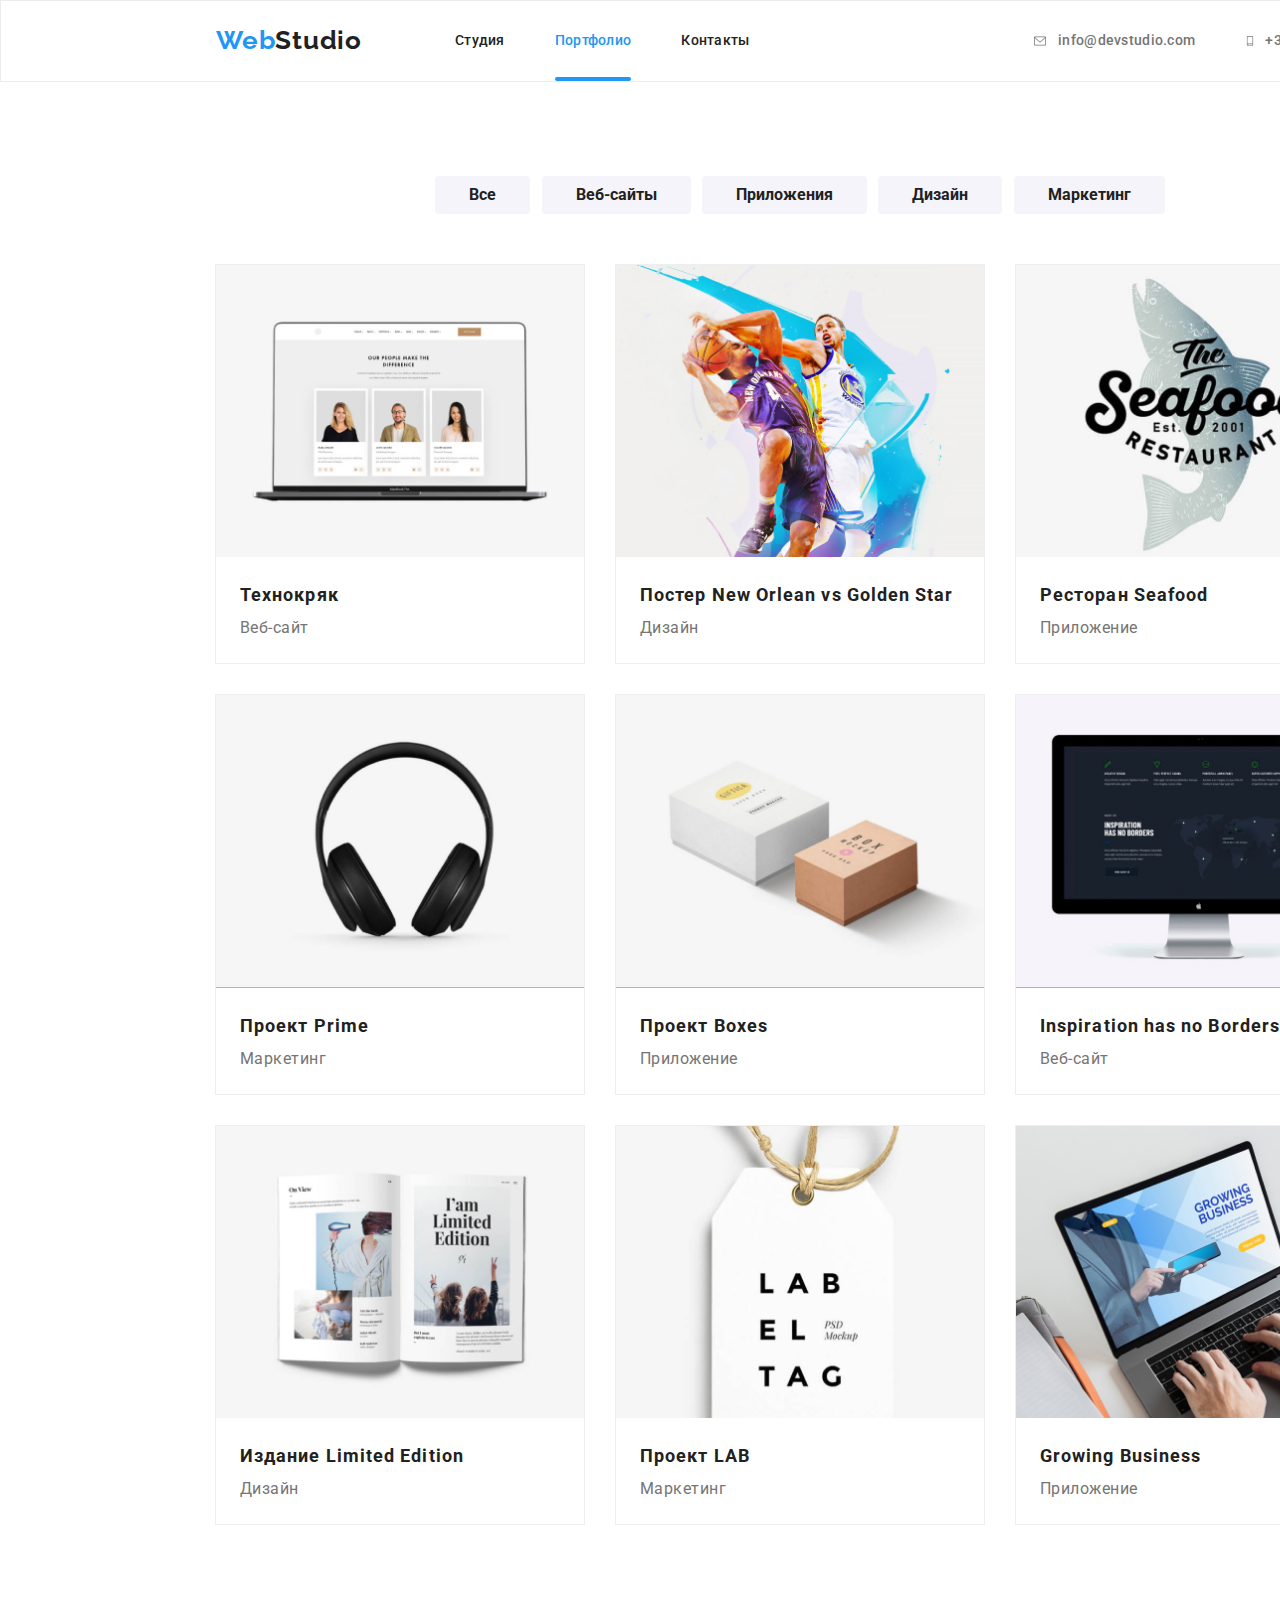
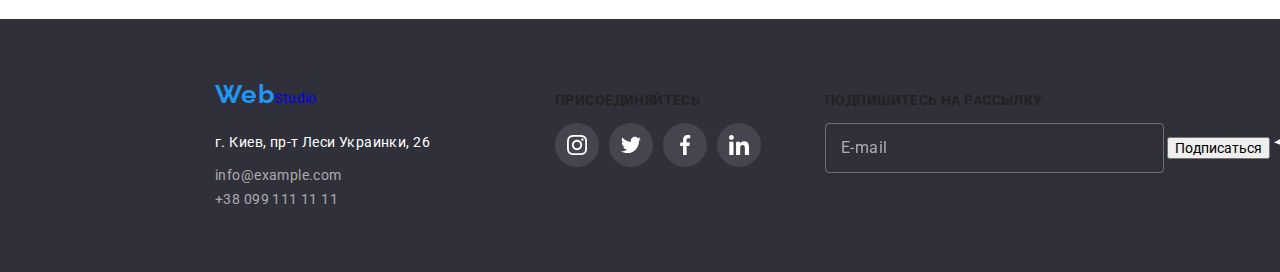
==== portfolio.html @ 6cd4c232 "Перезаписывает классы по методологии BEM" ====
<!DOCTYPE html>
<html lang="ru">
  <head>
    <meta charset="UTF-8" />
    <meta name="viewport" content="width=device-width, initial-scale=1.0" />
    <title>Portfolio</title>
    <link
      href="https://fonts.googleapis.com/css2?family=Raleway:wght@700&family=Roboto:wght@400;500;700;900&display=swap"
      rel="stylesheet"
    />
    <link
      rel="stylesheet"
      href="https://cdnjs.cloudflare.com/ajax/libs/modern-normalize/1.0.0/modern-normalize.min.css"
    />
    <link rel="stylesheet" href="./css/styles.css" />
  </head>
  <body>
    <header class="page-header">
      <div class="container">
        <nav class="main-nav">
          <a href="./index.html" class="link"><span class="logo">Web</span><span
              class="logo page-header__logo">Studio</span>
          </a>
          <ul class="site-nav list">
            <li class="site-nav__item">
              <a href="./index.html" class="site-nav__link link link ">Студия</a>
            </li>
            <li class="site-nav__item">
              <a href="./portfolio.html" class="site-nav__link link site-nav__link--current">Портфолио</a>
            </li>
            <li class="site-nav__item">
              <a href="" class="site-nav__link link">Контакты</a>
            </li>
          </ul>
        </nav>
        <ul class="contacts-header list">
          <li class="contacts-header contacts-header__item">
            <a href="mailto:info@devstudio.com" class="contacts-header-link link">
              <svg class="icon-contacts-header" width="16" height="12">
                <use href="./images/icons/sprite.svg#icon-envelope"></use>
              </svg>
              info@devstudio.com
            </a>
          </li>
          <li class="contacts-header contacts-header__item">
            <a href="tel:+380961111111" class="contacts-header-link link"><svg class="icon-contacts-header" width="10"
                height="16">
                <use href="./images/icons/sprite.svg#icon-smartphone"></use>
              </svg>
              +38 096 111 11 11
            </a>
          </li>
        </ul>
      </div>
    </header>

    <main>
      <section class="section">
          <div class="container">
          <h1 class="visually-hidden">Наши работы</h1>
          <div class="set-filter-button">
            <button type="button" class="filter-button">Все</button>
            <button type="button" class="filter-button">Веб-сайты</button>
            <button type="button" class="filter-button">Приложения</button>
            <button type="button" class="filter-button">Дизайн</button>
            <button type="button" class="filter-button">Маркетинг</button>
          </div>
          <ul class="list our-works-set">
            <li class="our-works-item">
              <a href="" class="link">
                <div class="our-works-thumb">
                  <img
                    src="./images/works-set/технокряк.jpg"
                    alt="страница сайта"
                  />
                  <div class="our-works-text">
                    Технокряк это современная площадка распространения
                    коронавируса. Компании используют эту платформу для
                    цифрового шпионажа и атак на защищённые сервера конкурентов.
                  </div>
                </div>

                <h2 class="our-works-title">Технокряк</h2>
                <p class="our-works-description">Веб-сайт</p>
              </a>
            </li>
            <li class="our-works-item">
              <a href="" class="link">
                <div class="our-works-thumb">
                  <img
                    src="./images/works-set/постер.jpg"
                    alt="постер со спорстменами"
                  />
                  <div class="our-works-text">
                    Технокряк это современная площадка распространения
                    коронавируса. Компании используют эту платформу для
                    цифрового шпионажа и атак на защищённые сервера конкурентов.
                  </div>
                </div>
                <h2 class="our-works-title">Постер New Orlean vs Golden Star</h2>
                <p class="our-works-description">Дизайн</p>
              </a>
            </li>
            <li class="our-works-item">
              <a href="" class="link">
                <div class="our-works-thumb">
                  <img src="./images/works-set/ресторан.jpg" alt="ресторан" />
                  <div class="our-works-text">
                    Технокряк это современная площадка распространения
                    коронавируса. Компании используют эту платформу для
                    цифрового шпионажа и атак на защищённые сервера конкурентов.
                  </div>
                </div>
                <h2 class="our-works-title">Ресторан Seafood</h2>
                <p class="our-works-description">Приложение</p>
              </a>
            </li>
            <li class="our-works-item">
              <a href="" class="link">
                <div class="our-works-thumb">
                  <img src="./images/works-set/prime.jpg" alt="наушники" />
                  <div class="our-works-text">
                    Технокряк это современная площадка распространения
                    коронавируса. Компании используют эту платформу для
                    цифрового шпионажа и атак на защищённые сервера конкурентов.
                  </div>
                </div>
                <h2 class="our-works-title">Проект Prime</h2>
                <p class="our-works-description">Маркетинг</p>
              </a>
            </li>
            <li class="our-works-item">
              <a href="" class="link">
                <div class="our-works-thumb">
                  <img src="./images/works-set/boxes.jpg" alt="две коробки" />
                  <div class="our-works-text">
                    Технокряк это современная площадка распространения
                    коронавируса. Компании используют эту платформу для
                    цифрового шпионажа и атак на защищённые сервера конкурентов.
                  </div>
                </div>
                <h2 class="our-works-title">Проект Boxes</h2>
                <p class="our-works-description">Приложение</p>
              </a>
            </li>
            <li class="our-works-item">
              <a href="" class="link">
                <div class="our-works-thumb">
                  <img
                    src="./images/works-set/inspiration.jpg"
                    alt="заглавная страница сайта"
                  />
                  <div class="our-works-text">
                    Технокряк это современная площадка распространения
                    коронавируса. Компании используют эту платформу для
                    цифрового шпионажа и атак на защищённые сервера конкурентов.
                  </div>
                </div>
                <h2 class="our-works-title">Inspiration has no Borders</h2>
                <p class="our-works-description">Веб-сайт</p>
              </a>
            </li>
            <li class="our-works-item">
              <a href="" class="link">
                <div class="our-works-thumb">
                  <img
                    src="./images/works-set/limited.jpg"
                    alt="разворот журнала"
                  />
                  <div class="our-works-text">
                    Технокряк это современная площадка распространения
                    коронавируса. Компании используют эту платформу для
                    цифрового шпионажа и атак на защищённые сервера конкурентов.
                  </div>
                </div>
                <h2 class="our-works-title">Издание Limited Edition</h2>
                <p class="our-works-description">Дизайн</p>
              </a>
            </li>
            <li class="our-works-item">
              <a href="" class="link">
                <div class="our-works-thumb">
                  <img src="./images/works-set/lab.jpg" alt="бирка"/>
                  <div class="our-works-text">
                  Технокряк это современная площадка распространения
                  коронавируса. Компании используют эту платформу для
                  цифрового шпионажа и атак на защищённые сервера конкурентов.
                </div>
              </div>
                <h2 class="our-works-title">Проект LAB</h2>
                <p class="our-works-description">Маркетинг</p>
              </a>
            </li>
            <li class="our-works-item">
              <a href="" class="link"></a>
              <div class="our-works-thumb">
                <img
                  src="./images/works-set/business.jpg"
                  alt="открытый ноутбук"/>
                  <div class="our-works-text">
                    Технокряк это современная площадка распространения
                    коронавируса. Компании используют эту платформу для
                    цифрового шпионажа и атак на защищённые сервера конкурентов.
                  </div>
              </div>
                <h2 class="our-works-title">Growing Business</h2>
                <p class="our-works-description">Приложение</p>
              </a>
            </li>
          </ul>
        </div>
      </section>
    </main>

    <footer class="page-footer">
      <div class="container">
        <div class="footer-element">
          <a href="./index.html" class="link">
            <span class="logo">Web</span><span class="logo-footer">Studio</span>
          </a>
          <address>
            <p class="address">г. Киев, пр-т Леси Украинки, 26</p>
          </address>
          <a href="mailto:info@devstudio.com" class="contacts-footer link">info@example.com
          </a>
          <a href="tel:+380991111111" class="contacts-footer link">+38 099 111 11 11
          </a>
          </div>

        <div class="footer-element">
          <h3 class="title white-cl">Присоединяйтесь</h3>
          <ul class="icon-footer-contacts-list list">
            <li class="icon-footer-contacts-item">
              <a
                class="icon-footer-contacts-link"
                href="https://www.instagram.com"
                target="_blank"
                rel
                aria-label="ссылка на инстаграм"
              >
                <svg class="icon-footer-contacts" width="20" height="20">
                  <use href="./images/icons/sprite.svg#icon-instagram"></use>
                </svg>
              </a>
            </li>
            <li class="icon-footer-contacts-item">
              <a
                class="icon-footer-contacts-link"
                href="https://www.twitter.com"
                target="_blank"
                rel
                aria-label="ссылка на твиттер"
              >
                <svg class="icon-footer-contacts" width="20" height="20">
                  <use href="./images/icons/sprite.svg#icon-twitter"></use>
                </svg>
              </a>
            </li>
            <li class="icon-footer-contacts-item">
              <a
                class="icon-footer-contacts-link"
                href="https://www.facebook.com"
                target="_blank"
                rel
                aria-label="ссылка на фейсбук"
              >
                <svg class="icon-footer-contacts" width="20" height="20">
                  <use href="./images/icons/sprite.svg#icon-facebook"></use>
                </svg>
              </a>
            </li>
            <li class="icon-footer-contacts-item">
              <a
                class="icon-footer-contacts-link"
                href="https://www.linkedin.com"
                target="_blank"
                rel
                aria-label="ссылка на линкедин"
              >
                <svg class="icon-footer-contacts" width="20" height="20">
                  <use href="./images/icons/sprite.svg#icon-linkedin"></use>
                </svg>
              </a>
            </li>
          </ul>
        </div>
            <form class="subscribe-form">
              <h3 class="title white-cl">Подпишитесь на рассылку</h3>
              <input type="email" name="email" id="email" placeholder="E-mail" />
              <button class="primary-button" type="submit">Подписаться</button>
              <svg class="icon-send" width="24" height="24">
                <use href="./images/icons/sprite.svg#icon-send"></use>
              </svg>
            </form>
      </div>
    </footer>
  </body>
</html>
---- css/styles.css ----
/* цвет основного текста #757575 */
/* вторичный цвет текста #212121 */
/* акцент #2196F3 */
/* белый цвет #FFFFFF */
/* цвет текста почты и телефона в подвале rgba(255, 255, 255, 0.6) */
/* вторичный цвет фона #F5F4FA*/

:root {
  --primary-text-color: #757575;
  --title-text-color: #212121;
  --accent-color: #2196f3;
  --primary-white-color: #ffffff;
  --dark-bg-color: #2f303a;
  --secondary-bg-color: #f5f4fa;
  --contacts-footer-text-color: rgba(255, 255, 255, 0.6);
  --icon-fill: #afb1b8;
}
/*base*/

body {
  background-color: var(--primary-white-color);
  color: var(--primary-text-color);
  font-family: Roboto, sans-serif;
  font-size: 14px;
  line-height: 1.71;
  letter-spacing: 0.03em;
}

img {
  display: block;
  max-width: 100%;
  height: auto;
}

/*utilities*/
.visually-hidden {
  position: absolute;
  width: 1px;
  height: 1px;
  margin: -1px;
  border: 0;
  padding: 0;
  clip: rect(0 0 0 0);
  overflow: hidden;
}
.no-padding-bottom {
  padding-bottom: 0px;
}

.list {
  padding: 0;
  margin: 0;
  list-style-type: none;
}

.link {
  text-decoration: none;
}
.icon {
  fill: var(--icon-fill);
}

.title {
  color: var(--title-text-color);
  font-weight: 700;
  font-size: 14px;
  line-height: 1.14;
  letter-spacing: 0.03em;
  text-transform: uppercase;
}

.page-footer__title {
  margin-bottom: 20px;
  color: var(--primary-white-color);
}

.page-header {
  border: 1px solid #ececec;
}

/*components*/

.container {
  display: flex;
  flex-wrap: wrap;
  width: 1600px;
  padding-left: 215px;
  padding-right: 215px;
  margin-left: auto;
  margin-right: auto;

  background-color: var(--primary-white-color);
}
.secondary-container {
  width: 1600px;
  padding-left: 215px;
  padding-right: 215px;
  margin-left: auto;
  margin-right: auto;

  background-color: var(--secondary-bg-color);
}

.logo {
  color: var(--accent-color);
  font-family: Raleway, sans-serif;
  font-weight: bold;
  font-size: 26px;
  line-height: 1.2;
  letter-spacing: 0.03em;
}
.page-header__logo {
  color: var(--title-text-color);
}
.page-footer__logo {
  color: var(--primary-white-color);
}

.main-nav {
  display: flex;
  align-items: center;
}

.site-nav {
  display: flex;
  margin-left: 93px;
}

.site-nav__item:not(:last-child) {
  margin-right: 50px;
}
.site-nav__link {
  display: block;
  padding-top: 32px;
  padding-bottom: 32px;

  color: var(--title-text-color);
  font-weight: 500;
  font-size: 14px;
  line-height: 1.14;
  letter-spacing: 0.02em;
  transition-duration: 250ms;
  transition-timing-function: cubic-bezier(0.4, 0, 0.2, 1);
}

.site-nav__link:hover,
.site-nav__link:focus {
  color: var(--accent-color);
}
.site-nav__link--current {
  position: relative;
  color: var(--accent-color);
}

.site-nav__link--current::after {
  content: "";
  position: absolute;
  left: 0;
  bottom: 0;
  width: 100%;
  height: 4px;
  border-radius: 2px;

  background-color: var(--accent-color);
}
/*  Contacts */

.contacts-header {
  display: flex;
  flex-wrap: wrap;
  margin-left: auto;
}

.contacts-footer {
  display: block;
  color: var(--contacts-footer-text-color);
}

.contacts-header__item + .contacts-header__item {
  margin-left: 50px;
}
.contacts-header-link {
  display: flex;
  align-items: center;
  color: var(--primary-text-color);
  font-weight: 500;
  font-size: 14px;
  line-height: 1.14;
  letter-spacing: 0.02em;
  cursor: pointer;
  transition-duration: 250ms;
  transition-timing-function: cubic-bezier(0.4, 0, 0.2, 1);
}

.contacts-header-link:hover,
.contacts-header-link:focus {
  color: var(--accent-color);
}

.icon-contacts-header {
  fill: var(--primary-text-color);
  margin-right: 10px;
}

.contacts-header-link:hover .icon-contacts-header {
  fill: var(--accent-color);
}

/* Hero */

.hero {
  text-align: center;
  background-color: var(--dark-bg-color);
  max-width: 1600px;
  min-height: 600px;
  margin-left: auto;
  margin-right: auto;

  background-image: linear-gradient(
      to right,
      rgba(47, 48, 58, 0.4),
      rgba(47, 48, 58, 0.4)
    ),
    url(../images/hero/Img-hero.jpg);
  background-repeat: no-repeat;
  background-position: center;
  background-size: cover;
}

.hero__content {
  display: inline-block;
  width: 696px;
  border: 0px;
  margin: 0px;
  padding-top: 200px;
  padding-bottom: 200px;
}

.hero__title {
  margin-top: 0px;
  margin-bottom: 30px;
  color: var(--primary-white-color);
  font-weight: 900;
  font-size: 44px;
  line-height: 1.36;
  letter-spacing: 0.06em;
  text-transform: uppercase;
}
.button {
  padding: 10px 32px;
  min-width: 200px;
  min-height: 50px;
  text-decoration: none;
  text-align: center;
  border-color: transparent;
  border-radius: 4px;

  background-color: var(--accent-color);
  color: var(--primary-white-color);
  font-weight: 700;
  font-size: 16px;
  line-height: 1.88px;
  letter-spacing: 0.06em;
}

.button:hover {
  cursor: pointer;
}

.subscribe-form__button {
  display: inline-flex;
  align-items: center;
  margin-left: 12px;
  padding-top: 10px;
  padding-bottom: 10px;
  padding-left: 29px;
}

.button__icon {
  display: inline-flex;
  width: 24px;
  height: 24px;
  background-image: url(/images/icons/icon-send.svg);
  background-size: contain;
  background-position: center;
  background-repeat: no-repeat;
}
.button__icon--end {
  margin-left: 5px;
}

.filter-button {
  padding: 10px 32px;
  min-width: 73px;
  min-height: 38px;
  text-decoration: none;
  text-align: center;
  border-color: transparent;
  border-radius: 4px;

  color: var(--title-text-color);
  background-color: var(--secondary-bg-color);
  font-weight: 700;
  font-size: 16px;
  line-height: 1.88px;
  transition-duration: 250ms;
  transition-timing-function: cubic-bezier(0.4, 0, 0.2, 1);
}

.filter-button:hover {
  background-color: var(--accent-color);
  color: var(--primary-white-color);
  box-shadow: 0px 3px 1px rgba(0, 0, 0, 0.1), 0px 1px 2px rgba(0, 0, 0, 0.08),
    0px 2px 2px rgba(0, 0, 0, 0.12);
  cursor: pointer;
}
.filter-button + .filter-button {
  margin-left: 8px;
}

.set-filter-button {
  margin-top: 0px;
  margin-right: auto;
  margin-bottom: 50px;
  margin-left: auto;
}
.address {
  margin-top: 20px;
  margin-bottom: 9px;
  color: var(--primary-white-color);
  font-style: normal;
  font-size: 14px;
  line-height: 1.71;
  letter-spacing: 0.03em;
}

/* Section */
.section {
  padding-top: 94px;
  padding-bottom: 94px;
}

.section__title {
  margin-top: 0;
  margin-bottom: 50px;
  color: var(--title-text-color);
  font-weight: 700;
  font-size: 36px;
  line-height: 1.17;
  text-align: center;
  letter-spacing: 0.03em;
}

/* Features */
.features {
  display: flex;
  flex-wrap: wrap;
}
.features__title {
  margin-top: 0px;
  margin-bottom: 10px;
}

.features__item {
  width: calc((100% - 90px) / 4);
  margin-right: 30px;
  margin-bottom: 0px;
}
.features__item:nth-child(4n) {
  margin-right: 0px;
}

.features__item:nth-last-child(-n + 4) {
  margin-bottom: 0px;
}

.features__item::before {
  content: "";
  display: block;
  width: 270px;
  height: 120px;
  margin-bottom: 30px;
  border-radius: 4px;
  background-size: 70px;
  background-repeat: no-repeat;
  background-position: center;
  background-color: var(--secondary-bg-color);
}

.icon-antenna::before {
  background-image: url(../images/features/antenna.svg);
}

.icon-clock::before {
  background-image: url(../images/features/clock.svg);
}

.icon-diagram::before {
  background-image: url(../images/features/diagram.svg);
}

.icon-astronaut::before {
  background-image: url(../images/features/astronaut.svg);
}

.features p {
  margin-top: 0;
  margin-bottom: 0px;
}

/* Areas of work */
.areas {
  display: flex;
  flex-wrap: wrap;
}

.areas__title {
  color: var(--primary-white-color);
}

.areas__item {
  position: relative;
  width: calc((100% - 60px) / 3);
  margin-right: 30px;
  margin-bottom: 0px;
}

.areas__item:nth-child(3n) {
  margin-right: 0px;
}

.areas__item:nth-last-child(-n + 3) {
  margin-bottom: 0px;
}
.areas__item-desc {
  position: absolute;
  bottom: 0;
  left: 0;
  text-align: center;
  padding-top: 27px;
  margin: 0;
  width: 100%;
  min-height: 70px;

  background-color: rgba(47, 48, 58, 0.8);
}
.team {
  display: flex;
  flex-wrap: wrap;

  font-size: 16px;
  line-height: 1.19;
  text-align: center;
  letter-spacing: 0.03em;
}

.team__item {
  width: calc((100% - 90px) / 4);
  margin-right: 30px;
  margin-bottom: 30px;

  background: var(--primary-white-color);
  box-shadow: 0px 1px 3px rgba(0, 0, 0, 0.12), 0px 1px 1px rgba(0, 0, 0, 0.14),
    0px 2px 1px rgba(0, 0, 0, 0.2);
  border-radius: 0px 0px 4px 4px;
}

.team__item:nth-child(4n) {
  margin-right: 0px;
}

.team__item:nth-last-child(-n + 4) {
  margin-bottom: 0px;
}
.team-title {
  color: var(--title-text-color);
  font-weight: 500;
  font-size: 16px;
  line-height: 1.19;
  text-align: center;
  letter-spacing: 0.03em;
}
.team__member-desc {
  padding-right: 24px;
  padding-left: 24px;
  padding-bottom: 20px;
  text-align: center;
}

.team__social-list {
  display: flex;
  justify-content: center;
  margin-bottom: 30px;
}

.team_social-item:not(:last-child) {
  margin-right: 10px;
}

.team__social-link {
  display: flex;
  justify-content: center;
  align-items: center;
  width: 44px;
  height: 44px;
  background-color: var(--primary-white-color);
  border-radius: 50%;
  transition-duration: 250ms;
  transition-timing-function: cubic-bezier(0.4, 0, 0.2, 1);
}

.team__social-link:hover {
  background-color: var(--accent-color);
}

.team__social-link:hover .icon {
  fill: var(--primary-white-color);
}

.icon-footer-contacts-list {
  display: flex;
  margin-bottom: 30px;
}

.icon-footer-contacts-item:not(:last-child) {
  margin-right: 10px;
}

.icon-footer-contacts-link {
  display: flex;
  justify-content: center;
  align-items: center;
  width: 44px;
  height: 44px;
  background-color: rgba(255, 255, 255, 0.1);
  border-radius: 50%;
  transition-duration: 250ms;
  transition-timing-function: cubic-bezier(0.4, 0, 0.2, 1);
}

.icon-footer-contacts-link:hover {
  background-color: var(--accent-color);
}
.icon-footer-contacts {
  fill: var(--primary-white-color);
}
.icon-footer-contacts-link:hover .icon-footer-contacts {
  fill: var(--primary-white-color);
}
.regular-clients {
  display: flex;
  flex-wrap: wrap;
}

.regular-clients__item {
  margin-bottom: 0px;
  transition-duration: 250ms;
  transition-timing-function: cubic-bezier(0.4, 0, 0.2, 1);
}
.regular-clients__item:not(:last-child) {
  margin-right: 30px;
}

.regular-clients__link {
  display: flex;
  justify-content: center;
  align-items: center;
  width: 170px;
  height: 90px;
  background-color: var(--primary-white-color);
  border: 1px solid var(--icon-fill);
  border-radius: 4px;
  transition-duration: 250ms;
  transition-timing-function: cubic-bezier(0.4, 0, 0.2, 1);
}

.regular-clients__link:hover {
  border: 1px solid var(--accent-color);
}
.regular-clients__link:hover .icon {
  fill: var(--accent-color);
}

.our-works-set {
  display: flex;
  flex-wrap: wrap;
}
.our-works-item {
  width: calc((100% - 60px) / 3);
  margin-right: 30px;
  margin-bottom: 30px;

  background-color: var(--primary-white-color);
  border: 1px solid #eeeeee;
  transition-duration: 250ms;
  transition-timing-function: cubic-bezier(0.4, 0, 0.2, 1);
}

.our-works-item:nth-child(3n) {
  margin-right: 0px;
}

.our-works-item:nth-last-child(-n + 3) {
  margin-bottom: 0px;
}

.our-works-item:hover {
  box-shadow: 0px 1px 1px rgba(0, 0, 0, 0.12), 0px 4px 4px rgba(0, 0, 0, 0.06),
    1px 4px 6px rgba(0, 0, 0, 0.16);
}

.our-works-item:hover .our-works-thumb::before {
  transform: translateY(0);
}

.our-works-item:hover .our-works-text {
  transform: translateY(0);
}

.our-works-thumb {
  position: relative;
  overflow: hidden;
}

.our-works-thumb::before {
  display: inline-block;
  position: absolute;
  content: "";
  width: 100%;
  height: 100%;
  background-color: rgba(33, 150, 243, 0.9);
  transform: translateY(100%);
  transition: transform 250ms cubic-bezier(0.4, 0, 0.2, 1);
}

.our-works-text {
  display: inline-block;
  position: absolute;
  top: 0;
  left: 0;

  text-align: left;
  padding: 63px 24px;
  margin: 0;
  width: 100%;

  font-weight: 400;
  font-size: 18px;
  line-height: 1.56;
  letter-spacing: 0.03em;
  color: var(--primary-white-color);

  transform: translateY(100.1%);
  transition: transform 250ms cubic-bezier(0.4, 0, 0.2, 1);
}
.our-works-title {
  margin: 0;
  padding-top: 20px;
  padding-left: 24px;
  color: var(--title-text-color);
  font-weight: 700;
  font-size: 18px;
  line-height: 2;
  letter-spacing: 0.06em;
}

.our-works-description {
  margin: 0;
  padding-bottom: 20px;
  padding-left: 24px;
  color: var(--primary-text-color);
  font-size: 16px;
  line-height: 1.87;
  letter-spacing: 0.03em;
}

.page-footer .container {
  background-color: var(--dark-bg-color);
}

.footer-element {
  width: calc((100% - 90px) / 4);
  margin-right: 70px;
  padding-top: 60px;
  padding-bottom: 60px;
}

.footer-element:nth-child(2) {
  margin-right: 0px;
}

.subscribe-form {
  position: relative;
  padding-top: 60px;
  padding-bottom: 60px;
}

.subscribe-form input {
  width: 339px;
  height: 50px;
  padding: 15px;
  background-color: transparent;
  border: 1px solid rgba(255, 255, 255, 0.3);
  filter: drop-shadow(0px 4px 4px rgba(0, 0, 0, 0.15));
  border-radius: 4px;
}

.subscribe-form input::placeholder {
  font-size: 16px;
  line-height: 1.3;
  letter-spacing: 0.03em;
  color: rgba(255, 255, 255, 0.6);
}

.backdrop {
  position: fixed;
  top: 0;
  left: 0;

  width: 100%;
  height: 100%;

  background: rgba(0, 0, 0, 0.2);

  opacity: 1;
  transition: opacity 600ms cubic-bezier(0.4, 0, 0.2, 1);
}

.backdrop.is-hidden {
  opacity: 0;
  pointer-events: none;
}

.backdrop.is-hidden .modal {
  transform: translate(-50%, -50%) scale(0.7);
}

.modal {
  position: absolute;
  top: 50%;
  left: 50%;
  transform: translate(-50%, -50%) scale(1);

  min-width: 528px;
  min-height: 581px;

  background-color: var(--primary-white-color);
  box-shadow: 0px 1px 3px rgba(0, 0, 0, 0.12), 0px 1px 1px rgba(0, 0, 0, 0.14),
    0px 2px 1px rgba(0, 0, 0, 0.2);
  border-radius: 4px;
  transition: transform 600ms cubic-bezier(0.4, 0, 0.2, -0.64);
}

.icon-modal-close {
  display: flex;
  justify-content: center;
  align-items: center;
  position: absolute;
  top: 8px;
  right: 8px;
  width: 30px;
  height: 30px;
  z-index: 100;
  border-radius: 15px;
}

.icon-close {
  --color2: rgba(0, 0, 0, 0.1);
}

.icon-close:hover {
  fill: var(--accent-color);
  cursor: pointer;
}

.form {
  display: flex;
  flex-wrap: wrap;
  margin-left: auto;
  margin-right: auto;
  margin-bottom: 0px;
  padding: 40px;

  width: 528px;
  height: 581px;
}

.form-field {
  position: relative;
  display: flex;
  margin: 0px;
  flex-direction: column;
  width: 100%;
}

.form-field-icon {
  position: absolute;
  top: 50%;
  left: 14px;
  fill: var(--title-text-color);
}

.form-field input:hover .form-field-icon {
  fill: var(--accent-color);
}

.form-field input:hover {
  border-color: var(--accent-color);
  cursor: pointer;
}
.form-field input:hover + .form-field-icon {
  fill: var(--accent-color);
}

.form-field input {
  margin-bottom: 10px;
  padding-top: 13px;
  padding-right: 13px;
  padding-bottom: 13px;
  padding-left: 43px;

  border: 1px solid rgba(33, 33, 33, 0.2);
  border-radius: 4px;

  background-color: var(--primary-white-color);
  color: var(--primary-text-color);
  font-family: Roboto, sans-serif;
  font-size: 12px;
  line-height: 1.2;
  letter-spacing: 0.01em;
}

.form-field textarea {
  margin-bottom: 20px;
  padding: 13px;
  background-color: var(--primary-white-color);
  color: var(--primary-text-color);
  font-family: Roboto, sans-serif;
  font-size: 12px;
  line-height: 1.2;
  letter-spacing: 0.01em;
  border: 1px solid rgba(33, 33, 33, 0.2);
  border-radius: 4px;
  resize: none;
}
.form-field textarea:hover {
  border-color: var(--accent-color);
  cursor: pointer;
}

.form-field textarea::placeholder {
  background-color: var(--primary-white-color);
  color: var(--primary-text-color);
  font-family: Roboto, sans-serif;
  font-size: 12px;
  line-height: 1.2;
  letter-spacing: 0.01em;
}

.form-field label {
  margin-top: 0px;
  margin-bottom: 4px;
  font-size: 12px;
  line-height: 1.2;
  letter-spacing: 0.01em;
}
.form__button {
  display: flex;
  margin-left: auto;
  margin-right: auto;
  margin-bottom: 0px;
  max-width: 448px;
  max-height: 50px;
}

.modal-title {
  margin-top: 0;
  margin-bottom: 12px;
  color: var(--title-text-color);
  font-weight: 700;
  font-size: 20px;
  line-height: 1.15;
  text-align: center;
  letter-spacing: 0.03em;
}

.checkbox-label {
  margin-bottom: 30px;
}

.checkbox-label .link {
  color: var(--accent-color);
  text-decoration: underline;
}

.checkbox {
  -webkit-appearance: none;
  -moz-appearance: none;
  appearance: none;

  position: absolute;
}

.checkbox-icon {
  display: inline-block;
  width: 16px;
  height: 15px;
  margin-right: 8.4px;
  margin-left: 13px;
  border: 2px solid var(--title-text-color);
  border-radius: 4px;
}
.checkbox:checked + .checkbox-icon {
  background-color: var(--accent-color);
  border-color: var(--accent-color);
  background-image: url(../images/icons/icon-check.svg);
  background-size: contain;
  background-origin: border-box;
}
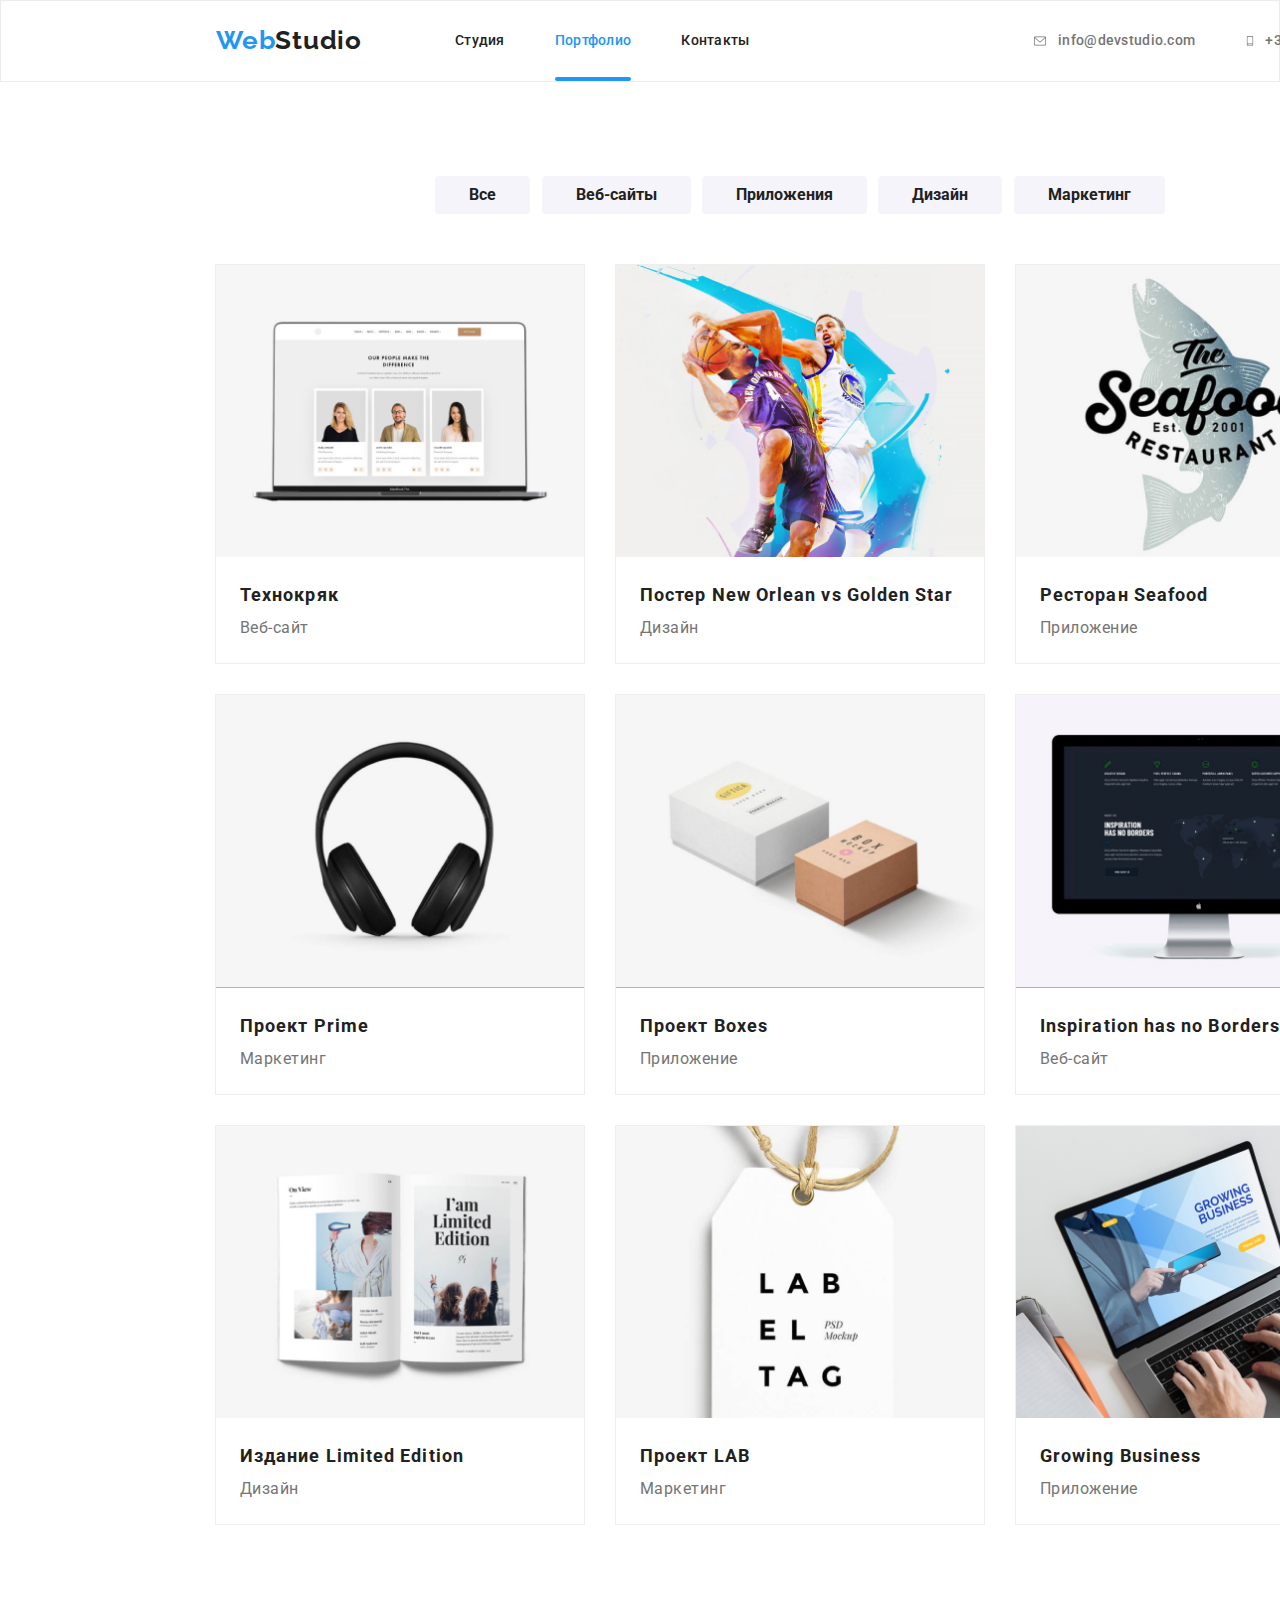
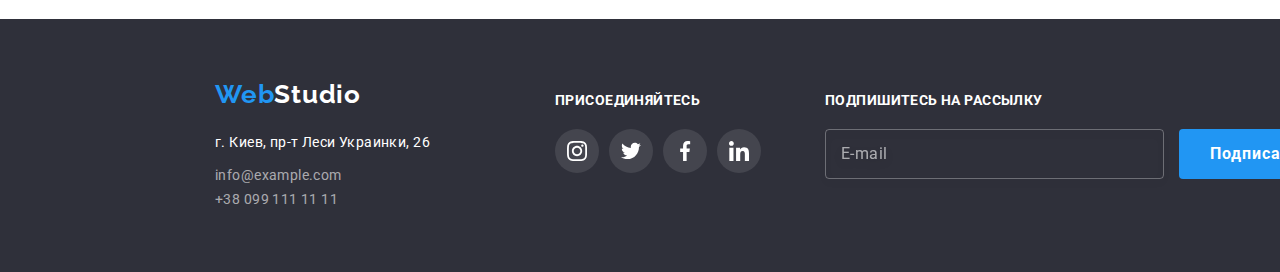
==== commit ab9c4374: "Перезаписывает классы по BEM" ====
--- a/portfolio.html
+++ b/portfolio.html
@@ -15,44 +15,44 @@
     <link rel="stylesheet" href="./css/styles.css" />
   </head>
   <body>
-    <header class="page-header">
-      <div class="container">
-        <nav class="main-nav">
-          <a href="./index.html" class="link"><span class="logo">Web</span><span
-              class="logo page-header__logo">Studio</span>
-          </a>
-          <ul class="site-nav list">
-            <li class="site-nav__item">
-              <a href="./index.html" class="site-nav__link link link ">Студия</a>
-            </li>
-            <li class="site-nav__item">
-              <a href="./portfolio.html" class="site-nav__link link site-nav__link--current">Портфолио</a>
-            </li>
-            <li class="site-nav__item">
-              <a href="" class="site-nav__link link">Контакты</a>
-            </li>
-          </ul>
-        </nav>
-        <ul class="contacts-header list">
-          <li class="contacts-header contacts-header__item">
-            <a href="mailto:info@devstudio.com" class="contacts-header-link link">
-              <svg class="icon-contacts-header" width="16" height="12">
-                <use href="./images/icons/sprite.svg#icon-envelope"></use>
-              </svg>
-              info@devstudio.com
-            </a>
-          </li>
-          <li class="contacts-header contacts-header__item">
-            <a href="tel:+380961111111" class="contacts-header-link link"><svg class="icon-contacts-header" width="10"
-                height="16">
-                <use href="./images/icons/sprite.svg#icon-smartphone"></use>
-              </svg>
-              +38 096 111 11 11
-            </a>
-          </li>
-        </ul>
-      </div>
-    </header>
+<header class="page-header">
+  <div class="container">
+    <nav class="main-nav">
+      <a href="./index.html" class="link"><span class="logo">Web</span><span
+          class="logo page-header__logo">Studio</span>
+      </a>
+      <ul class="site-nav list">
+        <li class="site-nav__item">
+          <a href="./index.html" class="site-nav__link link ">Студия</a>
+        </li>
+        <li class="site-nav__item">
+          <a href="./portfolio.html" class="site-nav__link link site-nav__link--current">Портфолио</a>
+        </li>
+        <li class="site-nav__item">
+          <a href="" class="site-nav__link link">Контакты</a>
+        </li>
+      </ul>
+    </nav>
+    <ul class="contacts-header list">
+      <li class="contacts-header contacts-header__item">
+        <a href="mailto:info@devstudio.com" class="contacts-header__link link">
+          <svg class="contacts-header__icon" width="16" height="12">
+            <use href="./images/icons/sprite.svg#icon-envelope"></use>
+          </svg>
+          info@devstudio.com
+        </a>
+      </li>
+      <li class="contacts-header contacts-header__item">
+        <a href="tel:+380961111111" class="contacts-header__link link"><svg class="contacts-header__icon" width="10"
+            height="16">
+            <use href="./images/icons/sprite.svg#icon-smartphone"></use>
+          </svg>
+          +38 096 111 11 11
+        </a>
+      </li>
+    </ul>
+  </div>
+</header>
 
     <main>
       <section class="section">
@@ -65,146 +65,146 @@
             <button type="button" class="filter-button">Дизайн</button>
             <button type="button" class="filter-button">Маркетинг</button>
           </div>
-          <ul class="list our-works-set">
-            <li class="our-works-item">
-              <a href="" class="link">
-                <div class="our-works-thumb">
+          <ul class="list our-works">
+            <li class="our-works__item">
+              <a href="" class="link">
+                <div class="our-works__thumb">
                   <img
                     src="./images/works-set/технокряк.jpg"
                     alt="страница сайта"
                   />
-                  <div class="our-works-text">
+                  <div class="our-works__text">
                     Технокряк это современная площадка распространения
                     коронавируса. Компании используют эту платформу для
                     цифрового шпионажа и атак на защищённые сервера конкурентов.
                   </div>
                 </div>
 
-                <h2 class="our-works-title">Технокряк</h2>
-                <p class="our-works-description">Веб-сайт</p>
-              </a>
-            </li>
-            <li class="our-works-item">
-              <a href="" class="link">
-                <div class="our-works-thumb">
+                <h2 class="our-works__title">Технокряк</h2>
+                <p class="our-works__description">Веб-сайт</p>
+              </a>
+            </li>
+            <li class="our-works__item">
+              <a href="" class="link">
+                <div class="our-works__thumb">
                   <img
                     src="./images/works-set/постер.jpg"
                     alt="постер со спорстменами"
                   />
-                  <div class="our-works-text">
-                    Технокряк это современная площадка распространения
-                    коронавируса. Компании используют эту платформу для
-                    цифрового шпионажа и атак на защищённые сервера конкурентов.
-                  </div>
-                </div>
-                <h2 class="our-works-title">Постер New Orlean vs Golden Star</h2>
-                <p class="our-works-description">Дизайн</p>
-              </a>
-            </li>
-            <li class="our-works-item">
-              <a href="" class="link">
-                <div class="our-works-thumb">
+                  <div class="our-works__text">
+                    Технокряк это современная площадка распространения
+                    коронавируса. Компании используют эту платформу для
+                    цифрового шпионажа и атак на защищённые сервера конкурентов.
+                  </div>
+                </div>
+                <h2 class="our-works__title">Постер New Orlean vs Golden Star</h2>
+                <p class="our-works__description">Дизайн</p>
+              </a>
+            </li>
+            <li class="our-works__item">
+              <a href="" class="link">
+                <div class="our-works__thumb">
                   <img src="./images/works-set/ресторан.jpg" alt="ресторан" />
-                  <div class="our-works-text">
-                    Технокряк это современная площадка распространения
-                    коронавируса. Компании используют эту платформу для
-                    цифрового шпионажа и атак на защищённые сервера конкурентов.
-                  </div>
-                </div>
-                <h2 class="our-works-title">Ресторан Seafood</h2>
-                <p class="our-works-description">Приложение</p>
-              </a>
-            </li>
-            <li class="our-works-item">
-              <a href="" class="link">
-                <div class="our-works-thumb">
+                  <div class="our-works__text">
+                    Технокряк это современная площадка распространения
+                    коронавируса. Компании используют эту платформу для
+                    цифрового шпионажа и атак на защищённые сервера конкурентов.
+                  </div>
+                </div>
+                <h2 class="our-works__title">Ресторан Seafood</h2>
+                <p class="our-works__description">Приложение</p>
+              </a>
+            </li>
+            <li class="our-works__item">
+              <a href="" class="link">
+                <div class="our-works__thumb">
                   <img src="./images/works-set/prime.jpg" alt="наушники" />
-                  <div class="our-works-text">
-                    Технокряк это современная площадка распространения
-                    коронавируса. Компании используют эту платформу для
-                    цифрового шпионажа и атак на защищённые сервера конкурентов.
-                  </div>
-                </div>
-                <h2 class="our-works-title">Проект Prime</h2>
-                <p class="our-works-description">Маркетинг</p>
-              </a>
-            </li>
-            <li class="our-works-item">
-              <a href="" class="link">
-                <div class="our-works-thumb">
+                  <div class="our-works__text">
+                    Технокряк это современная площадка распространения
+                    коронавируса. Компании используют эту платформу для
+                    цифрового шпионажа и атак на защищённые сервера конкурентов.
+                  </div>
+                </div>
+                <h2 class="our-works__title">Проект Prime</h2>
+                <p class="our-works__description">Маркетинг</p>
+              </a>
+            </li>
+            <li class="our-works__item">
+              <a href="" class="link">
+                <div class="our-works__thumb">
                   <img src="./images/works-set/boxes.jpg" alt="две коробки" />
-                  <div class="our-works-text">
-                    Технокряк это современная площадка распространения
-                    коронавируса. Компании используют эту платформу для
-                    цифрового шпионажа и атак на защищённые сервера конкурентов.
-                  </div>
-                </div>
-                <h2 class="our-works-title">Проект Boxes</h2>
-                <p class="our-works-description">Приложение</p>
-              </a>
-            </li>
-            <li class="our-works-item">
-              <a href="" class="link">
-                <div class="our-works-thumb">
+                  <div class="our-works__text">
+                    Технокряк это современная площадка распространения
+                    коронавируса. Компании используют эту платформу для
+                    цифрового шпионажа и атак на защищённые сервера конкурентов.
+                  </div>
+                </div>
+                <h2 class="our-works__title">Проект Boxes</h2>
+                <p class="our-works__description">Приложение</p>
+              </a>
+            </li>
+            <li class="our-works__item">
+              <a href="" class="link">
+                <div class="our-works__thumb">
                   <img
                     src="./images/works-set/inspiration.jpg"
                     alt="заглавная страница сайта"
                   />
-                  <div class="our-works-text">
-                    Технокряк это современная площадка распространения
-                    коронавируса. Компании используют эту платформу для
-                    цифрового шпионажа и атак на защищённые сервера конкурентов.
-                  </div>
-                </div>
-                <h2 class="our-works-title">Inspiration has no Borders</h2>
-                <p class="our-works-description">Веб-сайт</p>
-              </a>
-            </li>
-            <li class="our-works-item">
-              <a href="" class="link">
-                <div class="our-works-thumb">
+                  <div class="our-works__text">
+                    Технокряк это современная площадка распространения
+                    коронавируса. Компании используют эту платформу для
+                    цифрового шпионажа и атак на защищённые сервера конкурентов.
+                  </div>
+                </div>
+                <h2 class="our-works__title">Inspiration has no Borders</h2>
+                <p class="our-works__description">Веб-сайт</p>
+              </a>
+            </li>
+            <li class="our-works__item">
+              <a href="" class="link">
+                <div class="our-works__thumb">
                   <img
                     src="./images/works-set/limited.jpg"
                     alt="разворот журнала"
                   />
-                  <div class="our-works-text">
-                    Технокряк это современная площадка распространения
-                    коронавируса. Компании используют эту платформу для
-                    цифрового шпионажа и атак на защищённые сервера конкурентов.
-                  </div>
-                </div>
-                <h2 class="our-works-title">Издание Limited Edition</h2>
-                <p class="our-works-description">Дизайн</p>
-              </a>
-            </li>
-            <li class="our-works-item">
-              <a href="" class="link">
-                <div class="our-works-thumb">
+                  <div class="our-works__text">
+                    Технокряк это современная площадка распространения
+                    коронавируса. Компании используют эту платформу для
+                    цифрового шпионажа и атак на защищённые сервера конкурентов.
+                  </div>
+                </div>
+                <h2 class="our-works__title">Издание Limited Edition</h2>
+                <p class="our-works__description">Дизайн</p>
+              </a>
+            </li>
+            <li class="our-works__item">
+              <a href="" class="link">
+                <div class="our-works__thumb">
                   <img src="./images/works-set/lab.jpg" alt="бирка"/>
-                  <div class="our-works-text">
+                  <div class="our-works__text">
                   Технокряк это современная площадка распространения
                   коронавируса. Компании используют эту платформу для
                   цифрового шпионажа и атак на защищённые сервера конкурентов.
                 </div>
               </div>
-                <h2 class="our-works-title">Проект LAB</h2>
-                <p class="our-works-description">Маркетинг</p>
-              </a>
-            </li>
-            <li class="our-works-item">
+                <h2 class="our-works__title">Проект LAB</h2>
+                <p class="our-works__description">Маркетинг</p>
+              </a>
+            </li>
+            <li class="our-works__item">
               <a href="" class="link"></a>
-              <div class="our-works-thumb">
+              <div class="our-works__thumb">
                 <img
                   src="./images/works-set/business.jpg"
                   alt="открытый ноутбук"/>
-                  <div class="our-works-text">
+                  <div class="our-works__text">
                     Технокряк это современная площадка распространения
                     коронавируса. Компании используют эту платформу для
                     цифрового шпионажа и атак на защищённые сервера конкурентов.
                   </div>
               </div>
-                <h2 class="our-works-title">Growing Business</h2>
-                <p class="our-works-description">Приложение</p>
+                <h2 class="our-works__title">Growing Business</h2>
+                <p class="our-works__description">Приложение</p>
               </a>
             </li>
           </ul>
@@ -216,7 +216,7 @@
       <div class="container">
         <div class="footer-element">
           <a href="./index.html" class="link">
-            <span class="logo">Web</span><span class="logo-footer">Studio</span>
+            <span class="logo">Web</span><span class="logo page-footer__logo">Studio</span>
           </a>
           <address>
             <p class="address">г. Киев, пр-т Леси Украинки, 26</p>
@@ -225,58 +225,40 @@
           </a>
           <a href="tel:+380991111111" class="contacts-footer link">+38 099 111 11 11
           </a>
-          </div>
-
+        </div>
+    
         <div class="footer-element">
-          <h3 class="title white-cl">Присоединяйтесь</h3>
+          <h3 class="title page-footer__title title--white-cl">
+            Присоединяйтесь
+          </h3>
           <ul class="icon-footer-contacts-list list">
             <li class="icon-footer-contacts-item">
-              <a
-                class="icon-footer-contacts-link"
-                href="https://www.instagram.com"
-                target="_blank"
-                rel
-                aria-label="ссылка на инстаграм"
-              >
+              <a class="icon-footer-contacts-link" href="https://www.instagram.com" target="_blank" rel
+                aria-label="ссылка на инстаграм">
                 <svg class="icon-footer-contacts" width="20" height="20">
                   <use href="./images/icons/sprite.svg#icon-instagram"></use>
                 </svg>
               </a>
             </li>
             <li class="icon-footer-contacts-item">
-              <a
-                class="icon-footer-contacts-link"
-                href="https://www.twitter.com"
-                target="_blank"
-                rel
-                aria-label="ссылка на твиттер"
-              >
+              <a class="icon-footer-contacts-link" href="https://www.twitter.com" target="_blank" rel
+                aria-label="ссылка на твиттер">
                 <svg class="icon-footer-contacts" width="20" height="20">
                   <use href="./images/icons/sprite.svg#icon-twitter"></use>
                 </svg>
               </a>
             </li>
             <li class="icon-footer-contacts-item">
-              <a
-                class="icon-footer-contacts-link"
-                href="https://www.facebook.com"
-                target="_blank"
-                rel
-                aria-label="ссылка на фейсбук"
-              >
+              <a class="icon-footer-contacts-link" href="https://www.facebook.com" target="_blank" rel
+                aria-label="ссылка на фейсбук">
                 <svg class="icon-footer-contacts" width="20" height="20">
                   <use href="./images/icons/sprite.svg#icon-facebook"></use>
                 </svg>
               </a>
             </li>
             <li class="icon-footer-contacts-item">
-              <a
-                class="icon-footer-contacts-link"
-                href="https://www.linkedin.com"
-                target="_blank"
-                rel
-                aria-label="ссылка на линкедин"
-              >
+              <a class="icon-footer-contacts-link" href="https://www.linkedin.com" target="_blank" rel
+                aria-label="ссылка на линкедин">
                 <svg class="icon-footer-contacts" width="20" height="20">
                   <use href="./images/icons/sprite.svg#icon-linkedin"></use>
                 </svg>
@@ -284,14 +266,16 @@
             </li>
           </ul>
         </div>
-            <form class="subscribe-form">
-              <h3 class="title white-cl">Подпишитесь на рассылку</h3>
-              <input type="email" name="email" id="email" placeholder="E-mail" />
-              <button class="primary-button" type="submit">Подписаться</button>
-              <svg class="icon-send" width="24" height="24">
-                <use href="./images/icons/sprite.svg#icon-send"></use>
-              </svg>
-            </form>
+    
+        <form class="subscribe-form">
+          <h3 class="title page-footer__title title--white-cl">
+            Подпишитесь на рассылку
+          </h3>
+          <input type="email" name="email" id="email" placeholder="E-mail" />
+          <button class="button subscribe-form__button" type="submit">
+            Подписаться<span class="button__icon button__icon--end"></span>
+          </button>
+        </form>
       </div>
     </footer>
   </body>
--- a/css/styles.css
+++ b/css/styles.css
@@ -88,16 +88,8 @@
   padding-right: 215px;
   margin-left: auto;
   margin-right: auto;
-
-  background-color: var(--primary-white-color);
-}
-.secondary-container {
-  width: 1600px;
-  padding-left: 215px;
-  padding-right: 215px;
-  margin-left: auto;
-  margin-right: auto;
-
+}
+.container--secondary {
   background-color: var(--secondary-bg-color);
 }
 
@@ -179,7 +171,7 @@
 .contacts-header__item + .contacts-header__item {
   margin-left: 50px;
 }
-.contacts-header-link {
+.contacts-header__link {
   display: flex;
   align-items: center;
   color: var(--primary-text-color);
@@ -192,17 +184,17 @@
   transition-timing-function: cubic-bezier(0.4, 0, 0.2, 1);
 }
 
-.contacts-header-link:hover,
-.contacts-header-link:focus {
+.contacts-header__link:hover,
+.contacts-header__link:focus {
   color: var(--accent-color);
 }
 
-.icon-contacts-header {
+.contacts-header__icon {
   fill: var(--primary-text-color);
   margin-right: 10px;
 }
 
-.contacts-header-link:hover .icon-contacts-header {
+.contacts-header__link:hover .contacts-header__icon {
   fill: var(--accent-color);
 }
 
@@ -265,15 +257,6 @@
 
 .button:hover {
   cursor: pointer;
-}
-
-.subscribe-form__button {
-  display: inline-flex;
-  align-items: center;
-  margin-left: 12px;
-  padding-top: 10px;
-  padding-bottom: 10px;
-  padding-left: 29px;
 }
 
 .button__icon {
@@ -581,11 +564,11 @@
   fill: var(--accent-color);
 }
 
-.our-works-set {
+.our-works {
   display: flex;
   flex-wrap: wrap;
 }
-.our-works-item {
+.our-works__item {
   width: calc((100% - 60px) / 3);
   margin-right: 30px;
   margin-bottom: 30px;
@@ -596,33 +579,33 @@
   transition-timing-function: cubic-bezier(0.4, 0, 0.2, 1);
 }
 
-.our-works-item:nth-child(3n) {
+.our-works__item:nth-child(3n) {
   margin-right: 0px;
 }
 
-.our-works-item:nth-last-child(-n + 3) {
+.our-works__item:nth-last-child(-n + 3) {
   margin-bottom: 0px;
 }
 
-.our-works-item:hover {
+.our-works__item:hover {
   box-shadow: 0px 1px 1px rgba(0, 0, 0, 0.12), 0px 4px 4px rgba(0, 0, 0, 0.06),
     1px 4px 6px rgba(0, 0, 0, 0.16);
 }
 
-.our-works-item:hover .our-works-thumb::before {
+.our-works__item:hover .our-works__thumb::before {
   transform: translateY(0);
 }
 
-.our-works-item:hover .our-works-text {
+.our-works__item:hover .our-works__text {
   transform: translateY(0);
 }
 
-.our-works-thumb {
+.our-works__thumb {
   position: relative;
   overflow: hidden;
 }
 
-.our-works-thumb::before {
+.our-works__thumb::before {
   display: inline-block;
   position: absolute;
   content: "";
@@ -633,7 +616,7 @@
   transition: transform 250ms cubic-bezier(0.4, 0, 0.2, 1);
 }
 
-.our-works-text {
+.our-works__text {
   display: inline-block;
   position: absolute;
   top: 0;
@@ -650,10 +633,10 @@
   letter-spacing: 0.03em;
   color: var(--primary-white-color);
 
-  transform: translateY(100.1%);
+  transform: translateY(100%);
   transition: transform 250ms cubic-bezier(0.4, 0, 0.2, 1);
 }
-.our-works-title {
+.our-works__title {
   margin: 0;
   padding-top: 20px;
   padding-left: 24px;
@@ -664,7 +647,7 @@
   letter-spacing: 0.06em;
 }
 
-.our-works-description {
+.our-works__description {
   margin: 0;
   padding-bottom: 20px;
   padding-left: 24px;
@@ -674,7 +657,7 @@
   letter-spacing: 0.03em;
 }
 
-.page-footer .container {
+.page-footer {
   background-color: var(--dark-bg-color);
 }
 
@@ -710,6 +693,15 @@
   line-height: 1.3;
   letter-spacing: 0.03em;
   color: rgba(255, 255, 255, 0.6);
+}
+
+.subscribe-form__button {
+  display: inline-flex;
+  align-items: center;
+  margin-left: 12px;
+  padding-top: 10px;
+  padding-bottom: 10px;
+  padding-left: 29px;
 }
 
 .backdrop {
@@ -793,26 +785,26 @@
   width: 100%;
 }
 
-.form-field-icon {
+.form-field__icon {
   position: absolute;
   top: 50%;
   left: 14px;
   fill: var(--title-text-color);
 }
 
-.form-field input:hover .form-field-icon {
+.form-field__input:hover .form-field__icon {
   fill: var(--accent-color);
 }
 
-.form-field input:hover {
+.form-field__input:hover {
   border-color: var(--accent-color);
   cursor: pointer;
 }
-.form-field input:hover + .form-field-icon {
+.form-field__input:hover + .form-field__icon {
   fill: var(--accent-color);
 }
 
-.form-field input {
+.form-field__input {
   margin-bottom: 10px;
   padding-top: 13px;
   padding-right: 13px;
@@ -830,7 +822,7 @@
   letter-spacing: 0.01em;
 }
 
-.form-field textarea {
+.form-field__textarea {
   margin-bottom: 20px;
   padding: 13px;
   background-color: var(--primary-white-color);
@@ -843,12 +835,12 @@
   border-radius: 4px;
   resize: none;
 }
-.form-field textarea:hover {
+.form-field__textarea:hover {
   border-color: var(--accent-color);
   cursor: pointer;
 }
 
-.form-field textarea::placeholder {
+.form-field__textarea::placeholder {
   background-color: var(--primary-white-color);
   color: var(--primary-text-color);
   font-family: Roboto, sans-serif;
@@ -857,7 +849,7 @@
   letter-spacing: 0.01em;
 }
 
-.form-field label {
+.form-field__label {
   margin-top: 0px;
   margin-bottom: 4px;
   font-size: 12px;
@@ -873,7 +865,7 @@
   max-height: 50px;
 }
 
-.modal-title {
+.form__title {
   margin-top: 0;
   margin-bottom: 12px;
   color: var(--title-text-color);
@@ -884,15 +876,6 @@
   letter-spacing: 0.03em;
 }
 
-.checkbox-label {
-  margin-bottom: 30px;
-}
-
-.checkbox-label .link {
-  color: var(--accent-color);
-  text-decoration: underline;
-}
-
 .checkbox {
   -webkit-appearance: none;
   -moz-appearance: none;
@@ -900,8 +883,16 @@
 
   position: absolute;
 }
-
-.checkbox-icon {
+.checkbox__label {
+  margin-bottom: 30px;
+}
+
+.checkbox__link {
+  color: var(--accent-color);
+  text-decoration: underline;
+}
+
+.checkbox__icon {
   display: inline-block;
   width: 16px;
   height: 15px;
@@ -910,7 +901,7 @@
   border: 2px solid var(--title-text-color);
   border-radius: 4px;
 }
-.checkbox:checked + .checkbox-icon {
+.checkbox:checked + .checkbox__icon {
   background-color: var(--accent-color);
   border-color: var(--accent-color);
   background-image: url(../images/icons/icon-check.svg);
